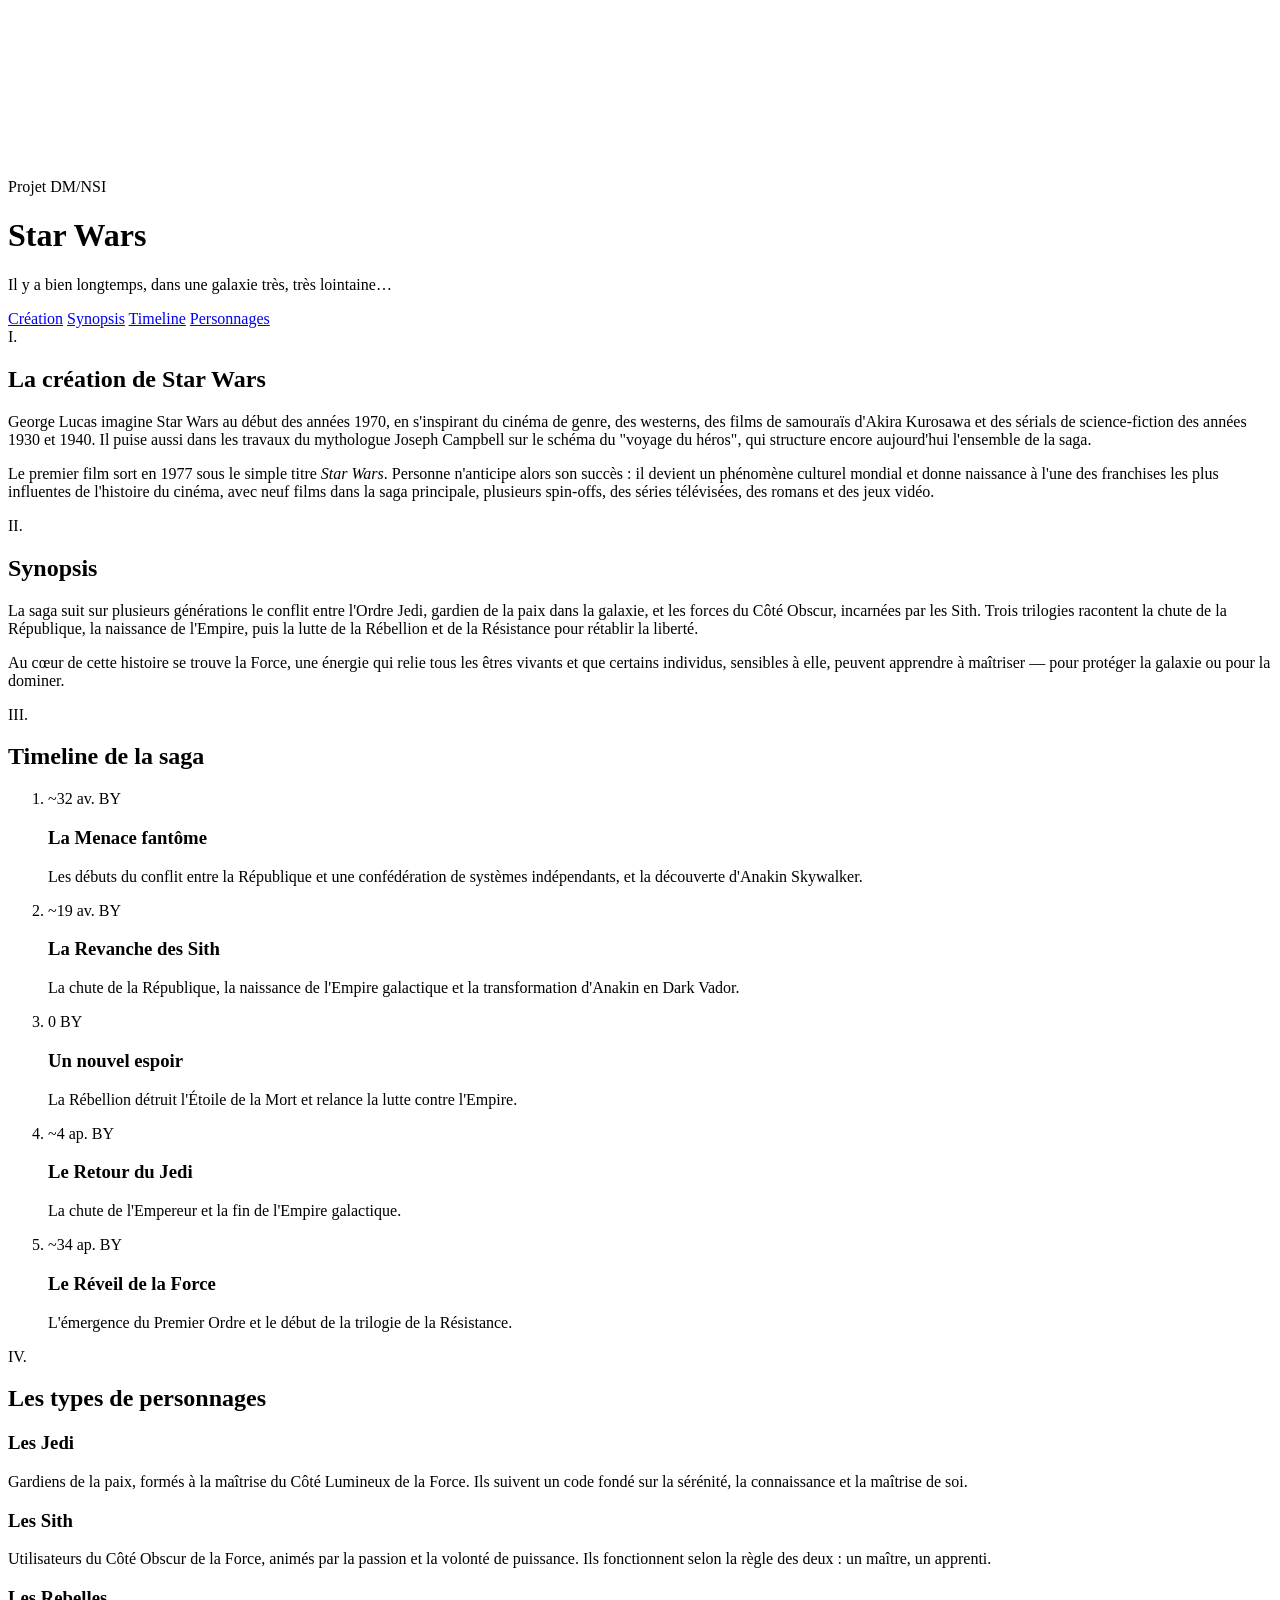
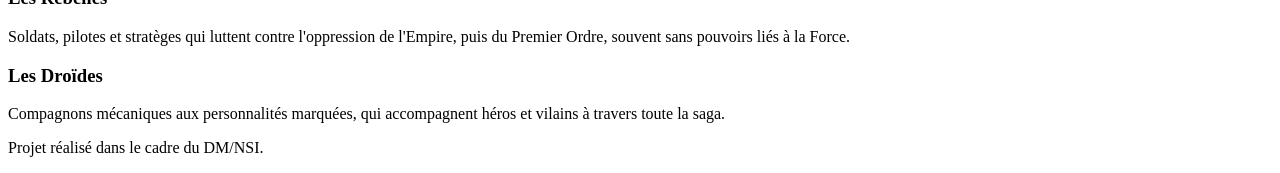
==== index.html @ eeb7ce3b "Add files via upload" ====
<!DOCTYPE html>
<html lang="fr">
<head>
<meta charset="UTF-8">
<meta name="viewport" content="width=device-width, initial-scale=1.0">
<title>Star Wars — Projet NSI</title>
<link rel="stylesheet" href="css/style.css">
</head>
<body>

<canvas id="stars"></canvas>

<header class="hero">
  <p class="hero-kicker">Projet DM/NSI</p>
  <h1 class="hero-title">Star Wars</h1>
  <p class="hero-sub">Il y a bien longtemps, dans une galaxie très, très lointaine…</p>
  <nav class="hero-nav">
    <a href="#creation">Création</a>
    <a href="#synopsis">Synopsis</a>
    <a href="#timeline">Timeline</a>
    <a href="#personnages">Personnages</a>
  </nav>
</header>

<main>

  <section id="creation" class="section">
    <span class="section-index">I.</span>
    <h2>La création de Star Wars</h2>
    <div class="section-body">
      <p>George Lucas imagine Star Wars au début des années 1970, en s'inspirant du cinéma de genre, des westerns, des films de samouraïs d'Akira Kurosawa et des sérials de science-fiction des années 1930 et 1940. Il puise aussi dans les travaux du mythologue Joseph Campbell sur le schéma du "voyage du héros", qui structure encore aujourd'hui l'ensemble de la saga.</p>
      <p>Le premier film sort en 1977 sous le simple titre <em>Star Wars</em>. Personne n'anticipe alors son succès : il devient un phénomène culturel mondial et donne naissance à l'une des franchises les plus influentes de l'histoire du cinéma, avec neuf films dans la saga principale, plusieurs spin-offs, des séries télévisées, des romans et des jeux vidéo.</p>
    </div>
  </section>

  <section id="synopsis" class="section alt">
    <span class="section-index">II.</span>
    <h2>Synopsis</h2>
    <div class="section-body">
      <p>La saga suit sur plusieurs générations le conflit entre l'Ordre Jedi, gardien de la paix dans la galaxie, et les forces du Côté Obscur, incarnées par les Sith. Trois trilogies racontent la chute de la République, la naissance de l'Empire, puis la lutte de la Rébellion et de la Résistance pour rétablir la liberté.</p>
      <p>Au cœur de cette histoire se trouve la Force, une énergie qui relie tous les êtres vivants et que certains individus, sensibles à elle, peuvent apprendre à maîtriser — pour protéger la galaxie ou pour la dominer.</p>
    </div>
  </section>

  <section id="timeline" class="section">
    <span class="section-index">III.</span>
    <h2>Timeline de la saga</h2>
    <ol class="timeline">
      <li>
        <span class="timeline-era">~32 av. BY</span>
        <h3>La Menace fantôme</h3>
        <p>Les débuts du conflit entre la République et une confédération de systèmes indépendants, et la découverte d'Anakin Skywalker.</p>
      </li>
      <li>
        <span class="timeline-era">~19 av. BY</span>
        <h3>La Revanche des Sith</h3>
        <p>La chute de la République, la naissance de l'Empire galactique et la transformation d'Anakin en Dark Vador.</p>
      </li>
      <li>
        <span class="timeline-era">0 BY</span>
        <h3>Un nouvel espoir</h3>
        <p>La Rébellion détruit l'Étoile de la Mort et relance la lutte contre l'Empire.</p>
      </li>
      <li>
        <span class="timeline-era">~4 ap. BY</span>
        <h3>Le Retour du Jedi</h3>
        <p>La chute de l'Empereur et la fin de l'Empire galactique.</p>
      </li>
      <li>
        <span class="timeline-era">~34 ap. BY</span>
        <h3>Le Réveil de la Force</h3>
        <p>L'émergence du Premier Ordre et le début de la trilogie de la Résistance.</p>
      </li>
    </ol>
  </section>

  <section id="personnages" class="section alt">
    <span class="section-index">IV.</span>
    <h2>Les types de personnages</h2>
    <div class="cards">
      <article class="card card-jedi">
        <h3>Les Jedi</h3>
        <p>Gardiens de la paix, formés à la maîtrise du Côté Lumineux de la Force. Ils suivent un code fondé sur la sérénité, la connaissance et la maîtrise de soi.</p>
      </article>
      <article class="card card-sith">
        <h3>Les Sith</h3>
        <p>Utilisateurs du Côté Obscur de la Force, animés par la passion et la volonté de puissance. Ils fonctionnent selon la règle des deux : un maître, un apprenti.</p>
      </article>
      <article class="card card-rebel">
        <h3>Les Rebelles</h3>
        <p>Soldats, pilotes et stratèges qui luttent contre l'oppression de l'Empire, puis du Premier Ordre, souvent sans pouvoirs liés à la Force.</p>
      </article>
      <article class="card card-droid">
        <h3>Les Droïdes</h3>
        <p>Compagnons mécaniques aux personnalités marquées, qui accompagnent héros et vilains à travers toute la saga.</p>
      </article>
    </div>
  </section>

</main>

<footer class="footer">
  <p>Projet réalisé dans le cadre du DM/NSI.</p>
</footer>

<script src="js/script.js"></script>
</body>
</html>
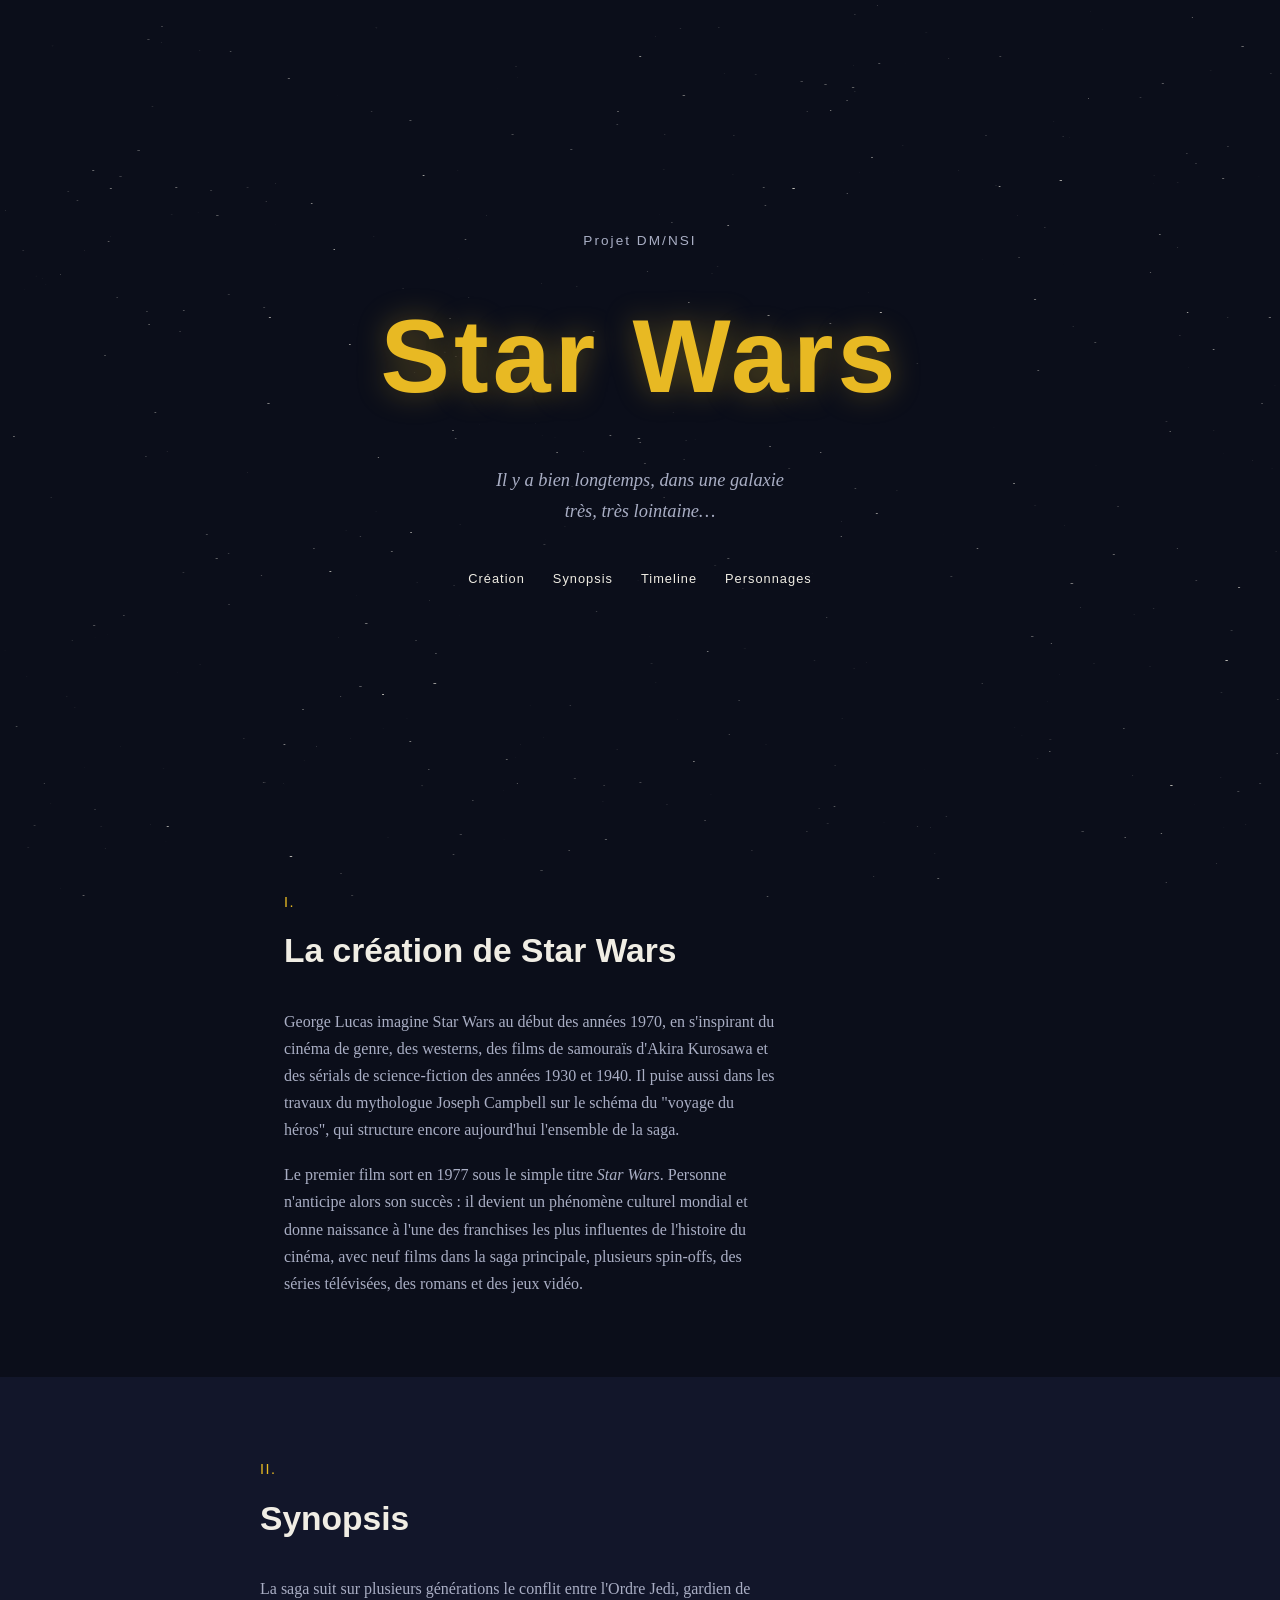
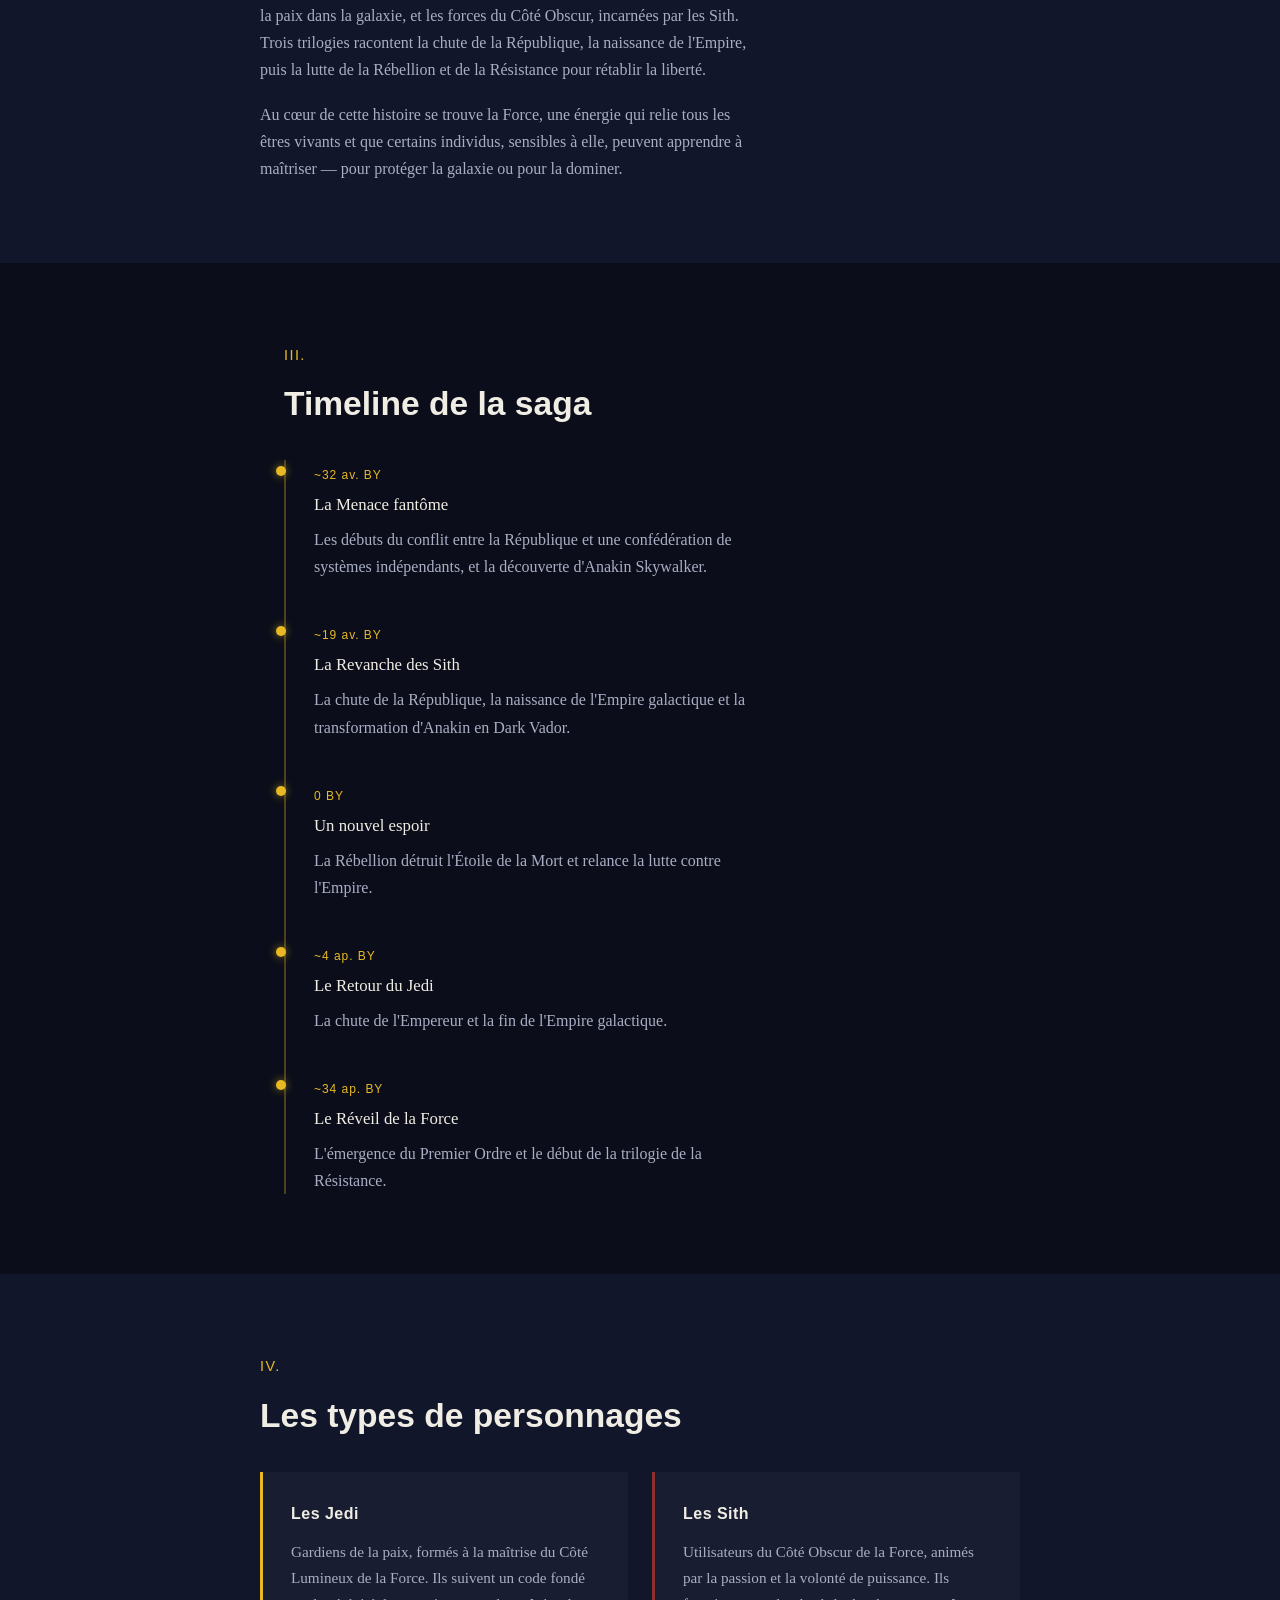
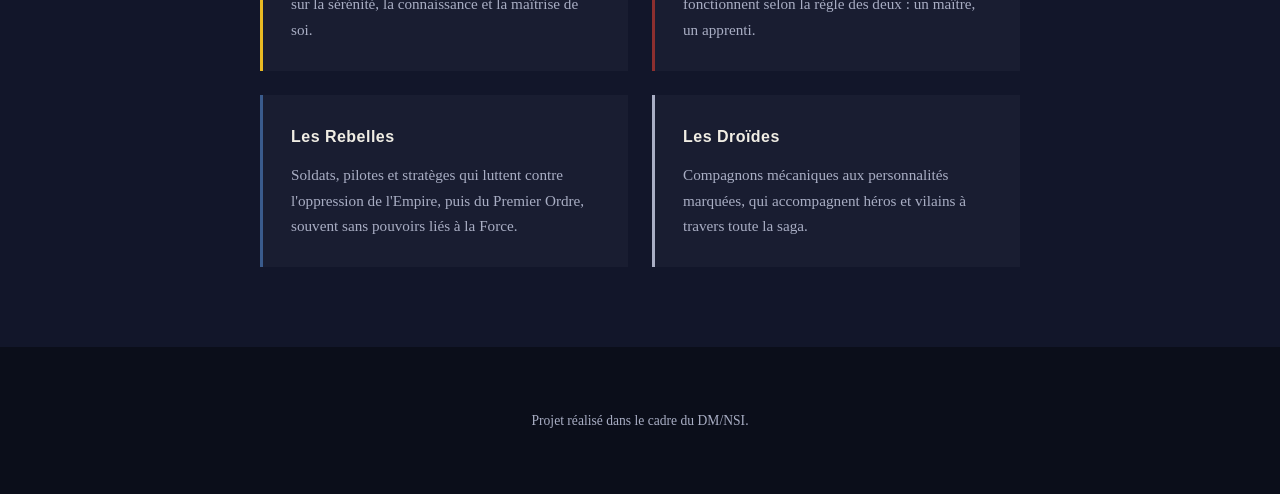
==== commit a37311be: "Update stylesheet and script paths in index.html" ====
--- a/index.html
+++ b/index.html
@@ -4,7 +4,7 @@
 <meta charset="UTF-8">
 <meta name="viewport" content="width=device-width, initial-scale=1.0">
 <title>Star Wars — Projet NSI</title>
-<link rel="stylesheet" href="css/style.css">
+<link rel="stylesheet" href="style.css">
 </head>
 <body>
 
@@ -103,6 +103,6 @@
   <p>Projet réalisé dans le cadre du DM/NSI.</p>
 </footer>
 
-<script src="js/script.js"></script>
+<script src="script.js"></script>
 </body>
 </html>
--- a/style.css
+++ b/style.css
@@ -0,0 +1,242 @@
+@import url('https://fonts.googleapis.com/css2?family=Orbitron:wght@500;700;900&family=Spectral:ital,wght@0,400;0,500;1,400&display=swap');
+
+:root {
+  --bg: #0B0E1A;
+  --bg-alt: #10142400;
+  --panel: #12162A;
+  --ink: #F0EDE4;
+  --ink-dim: #A9AEC4;
+  --gold: #E8B923;
+  --empire: #8C2F2F;
+  --rebel: #3A5B8C;
+  --max-width: 760px;
+}
+
+* { box-sizing: border-box; }
+
+html { scroll-behavior: smooth; }
+
+body {
+  margin: 0;
+  background: var(--bg);
+  color: var(--ink);
+  font-family: 'Spectral', Georgia, serif;
+  line-height: 1.7;
+  position: relative;
+  overflow-x: hidden;
+}
+
+#stars {
+  position: fixed;
+  top: 0; left: 0;
+  width: 100%; height: 100%;
+  z-index: -1;
+}
+
+/* ---------- Hero ---------- */
+
+.hero {
+  min-height: 90vh;
+  display: flex;
+  flex-direction: column;
+  align-items: center;
+  justify-content: center;
+  text-align: center;
+  padding: 2rem 1.5rem;
+}
+
+.hero-kicker {
+  font-family: 'Orbitron', sans-serif;
+  font-size: 0.85rem;
+  letter-spacing: 0.15em;
+  color: var(--ink-dim);
+  margin-bottom: 1rem;
+}
+
+.hero-title {
+  font-family: 'Orbitron', sans-serif;
+  font-weight: 900;
+  font-size: clamp(3rem, 10vw, 6.5rem);
+  color: var(--gold);
+  margin: 0;
+  text-shadow: 0 0 30px rgba(232, 185, 35, 0.35);
+  letter-spacing: 0.04em;
+}
+
+.hero-sub {
+  font-style: italic;
+  color: var(--ink-dim);
+  font-size: 1.15rem;
+  max-width: 32ch;
+  margin: 1.25rem 0 2.5rem;
+}
+
+.hero-nav {
+  display: flex;
+  gap: 1.75rem;
+  flex-wrap: wrap;
+  justify-content: center;
+}
+
+.hero-nav a {
+  color: var(--ink);
+  text-decoration: none;
+  font-family: 'Orbitron', sans-serif;
+  font-size: 0.8rem;
+  letter-spacing: 0.08em;
+  padding-bottom: 4px;
+  border-bottom: 1px solid transparent;
+  transition: border-color 0.25s ease, color 0.25s ease;
+}
+
+.hero-nav a:hover,
+.hero-nav a:focus-visible {
+  color: var(--gold);
+  border-color: var(--gold);
+}
+
+/* ---------- Sections ---------- */
+
+.section {
+  max-width: var(--max-width);
+  margin: 0 auto;
+  padding: 5rem 1.5rem;
+  position: relative;
+}
+
+.section.alt {
+  max-width: none;
+  background: var(--panel);
+}
+
+.section.alt > * {
+  max-width: var(--max-width);
+  margin-left: auto;
+  margin-right: auto;
+}
+
+.section-index {
+  display: block;
+  font-family: 'Orbitron', sans-serif;
+  color: var(--gold);
+  font-size: 0.9rem;
+  letter-spacing: 0.1em;
+  margin-bottom: 0.5rem;
+}
+
+.section h2 {
+  font-family: 'Orbitron', sans-serif;
+  font-weight: 700;
+  font-size: clamp(1.5rem, 4vw, 2.1rem);
+  margin: 0 0 1.75rem;
+  color: var(--ink);
+}
+
+.section-body p {
+  color: var(--ink-dim);
+  margin: 0 0 1.1rem;
+  max-width: 62ch;
+}
+
+.section-body p:last-child { margin-bottom: 0; }
+
+/* ---------- Timeline ---------- */
+
+.timeline {
+  list-style: none;
+  margin: 0;
+  padding: 0 0 0 1.75rem;
+  border-left: 2px solid rgba(232, 185, 35, 0.3);
+}
+
+.timeline li {
+  position: relative;
+  padding-bottom: 2.5rem;
+}
+
+.timeline li:last-child { padding-bottom: 0; }
+
+.timeline li::before {
+  content: "";
+  position: absolute;
+  left: -2.35rem;
+  top: 0.35rem;
+  width: 10px;
+  height: 10px;
+  border-radius: 50%;
+  background: var(--gold);
+  box-shadow: 0 0 8px rgba(232, 185, 35, 0.6);
+}
+
+.timeline-era {
+  display: inline-block;
+  font-family: 'Orbitron', sans-serif;
+  font-size: 0.75rem;
+  color: var(--gold);
+  letter-spacing: 0.08em;
+  margin-bottom: 0.35rem;
+}
+
+.timeline h3 {
+  margin: 0 0 0.4rem;
+  font-size: 1.05rem;
+  font-weight: 500;
+}
+
+.timeline p {
+  margin: 0;
+  color: var(--ink-dim);
+  max-width: 58ch;
+}
+
+/* ---------- Cards ---------- */
+
+.cards {
+  display: grid;
+  grid-template-columns: repeat(2, 1fr);
+  gap: 1.5rem;
+}
+
+.card {
+  padding: 1.75rem;
+  background: rgba(255,255,255,0.03);
+  border-left: 3px solid var(--ink-dim);
+}
+
+.card h3 {
+  font-family: 'Orbitron', sans-serif;
+  font-size: 1rem;
+  margin: 0 0 0.75rem;
+  letter-spacing: 0.03em;
+}
+
+.card p {
+  margin: 0;
+  color: var(--ink-dim);
+  font-size: 0.95rem;
+}
+
+.card-jedi { border-color: var(--gold); }
+.card-sith { border-color: var(--empire); }
+.card-rebel { border-color: var(--rebel); }
+.card-droid { border-color: var(--ink-dim); }
+
+/* ---------- Footer ---------- */
+
+.footer {
+  text-align: center;
+  padding: 3rem 1.5rem;
+  color: var(--ink-dim);
+  font-size: 0.85rem;
+}
+
+/* ---------- Responsive ---------- */
+
+@media (max-width: 620px) {
+  .cards { grid-template-columns: 1fr; }
+  .section { padding: 3.5rem 1.25rem; }
+}
+
+@media (prefers-reduced-motion: reduce) {
+  html { scroll-behavior: auto; }
+}
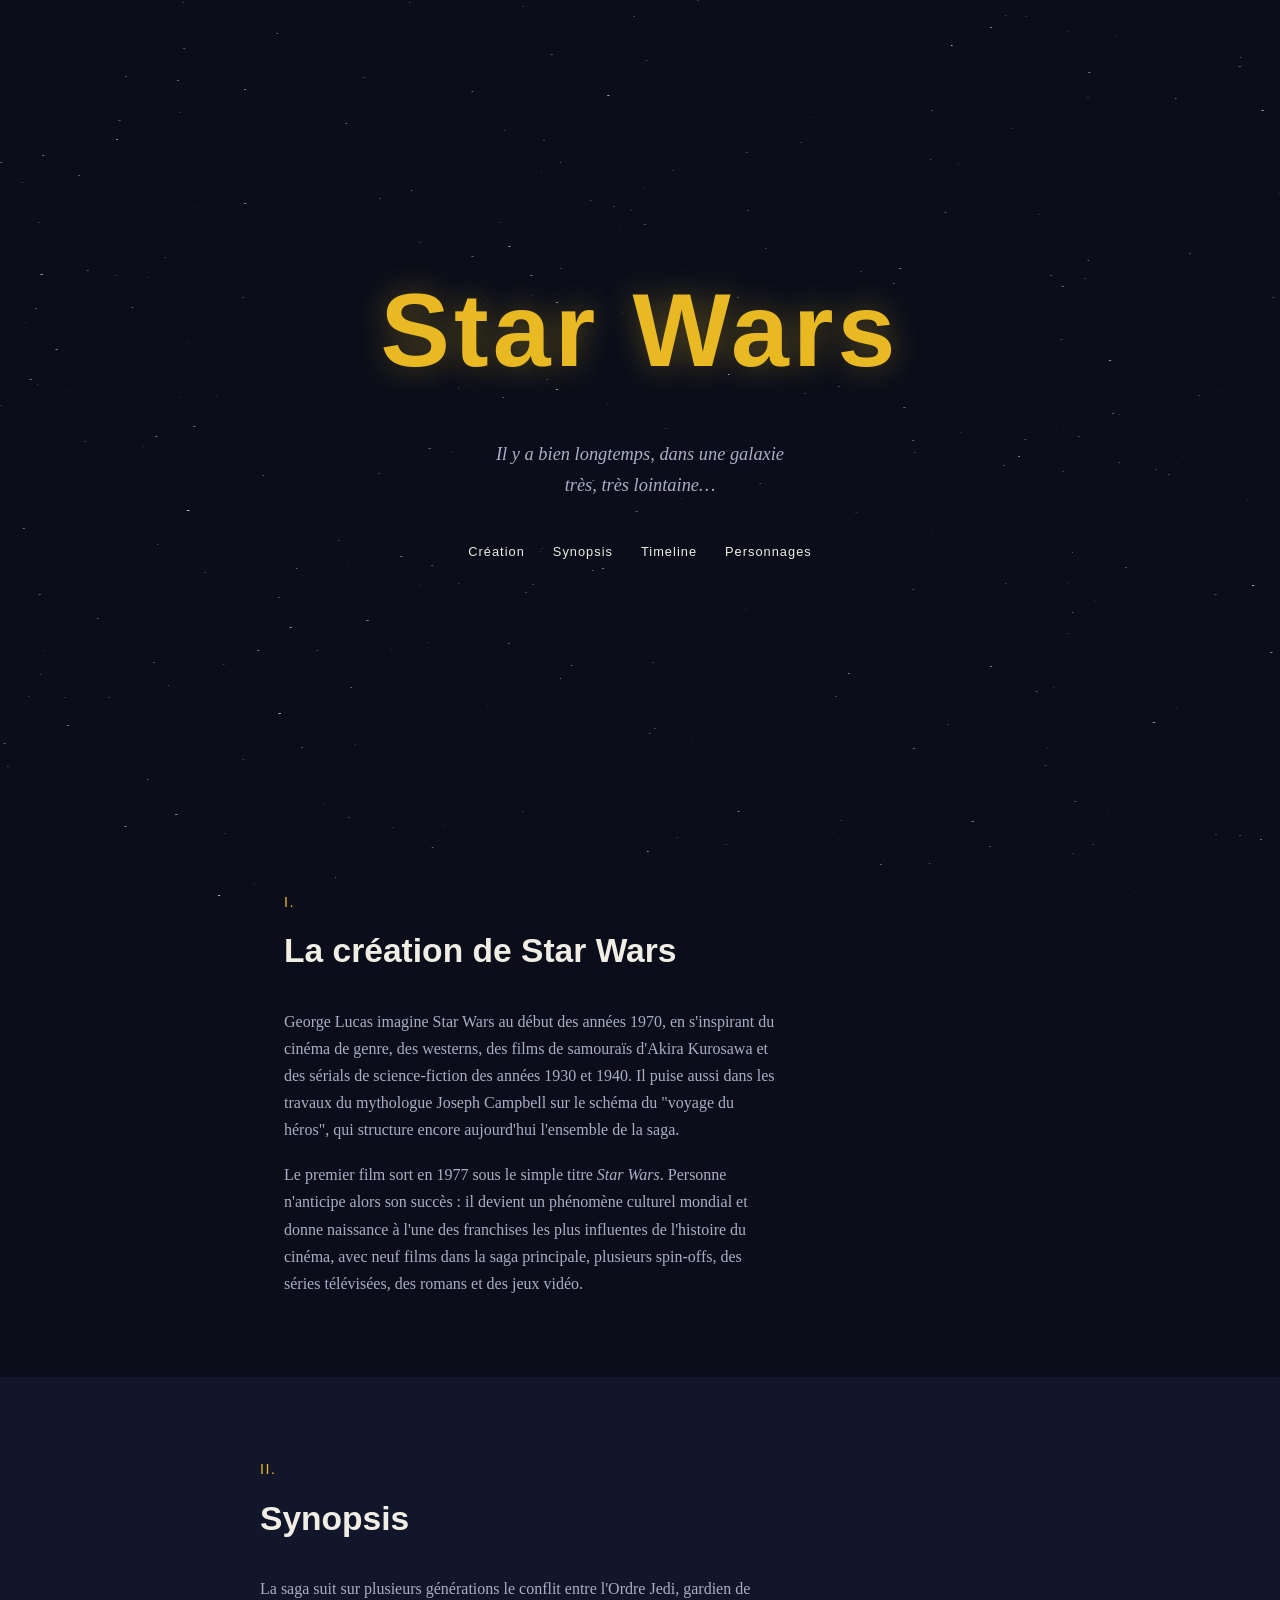
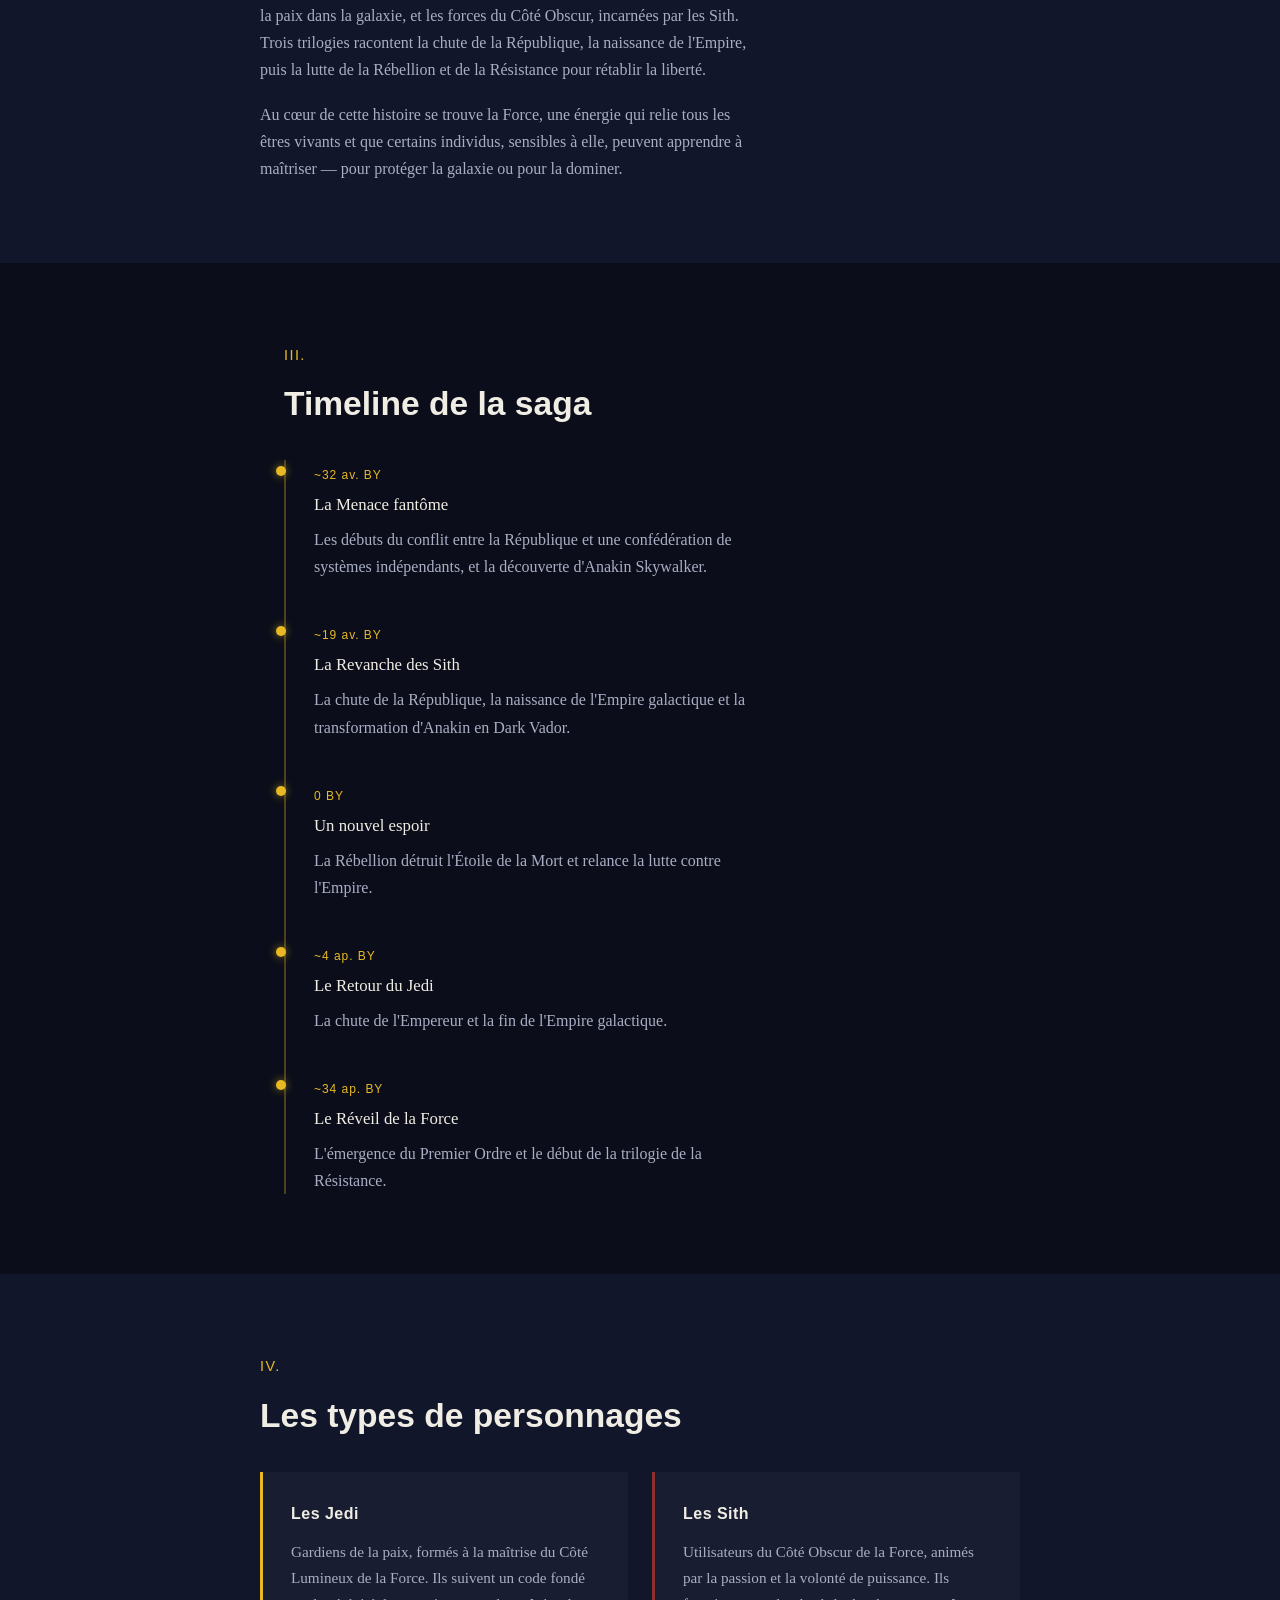
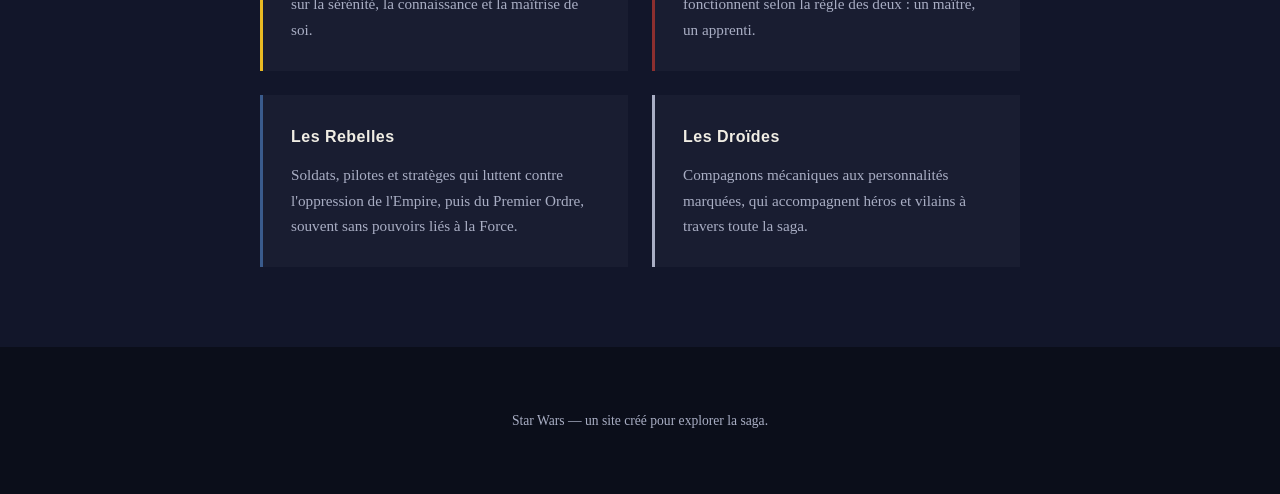
==== commit 23307d5c: "Add files via upload" ====
--- a/index.html
+++ b/index.html
@@ -3,7 +3,7 @@
 <head>
 <meta charset="UTF-8">
 <meta name="viewport" content="width=device-width, initial-scale=1.0">
-<title>Star Wars — Projet NSI</title>
+<title>Star Wars</title>
 <link rel="stylesheet" href="style.css">
 </head>
 <body>
@@ -11,7 +11,6 @@
 <canvas id="stars"></canvas>
 
 <header class="hero">
-  <p class="hero-kicker">Projet DM/NSI</p>
   <h1 class="hero-title">Star Wars</h1>
   <p class="hero-sub">Il y a bien longtemps, dans une galaxie très, très lointaine…</p>
   <nav class="hero-nav">
@@ -100,7 +99,7 @@
 </main>
 
 <footer class="footer">
-  <p>Projet réalisé dans le cadre du DM/NSI.</p>
+  <p>Star Wars — un site créé pour explorer la saga.</p>
 </footer>
 
 <script src="script.js"></script>
